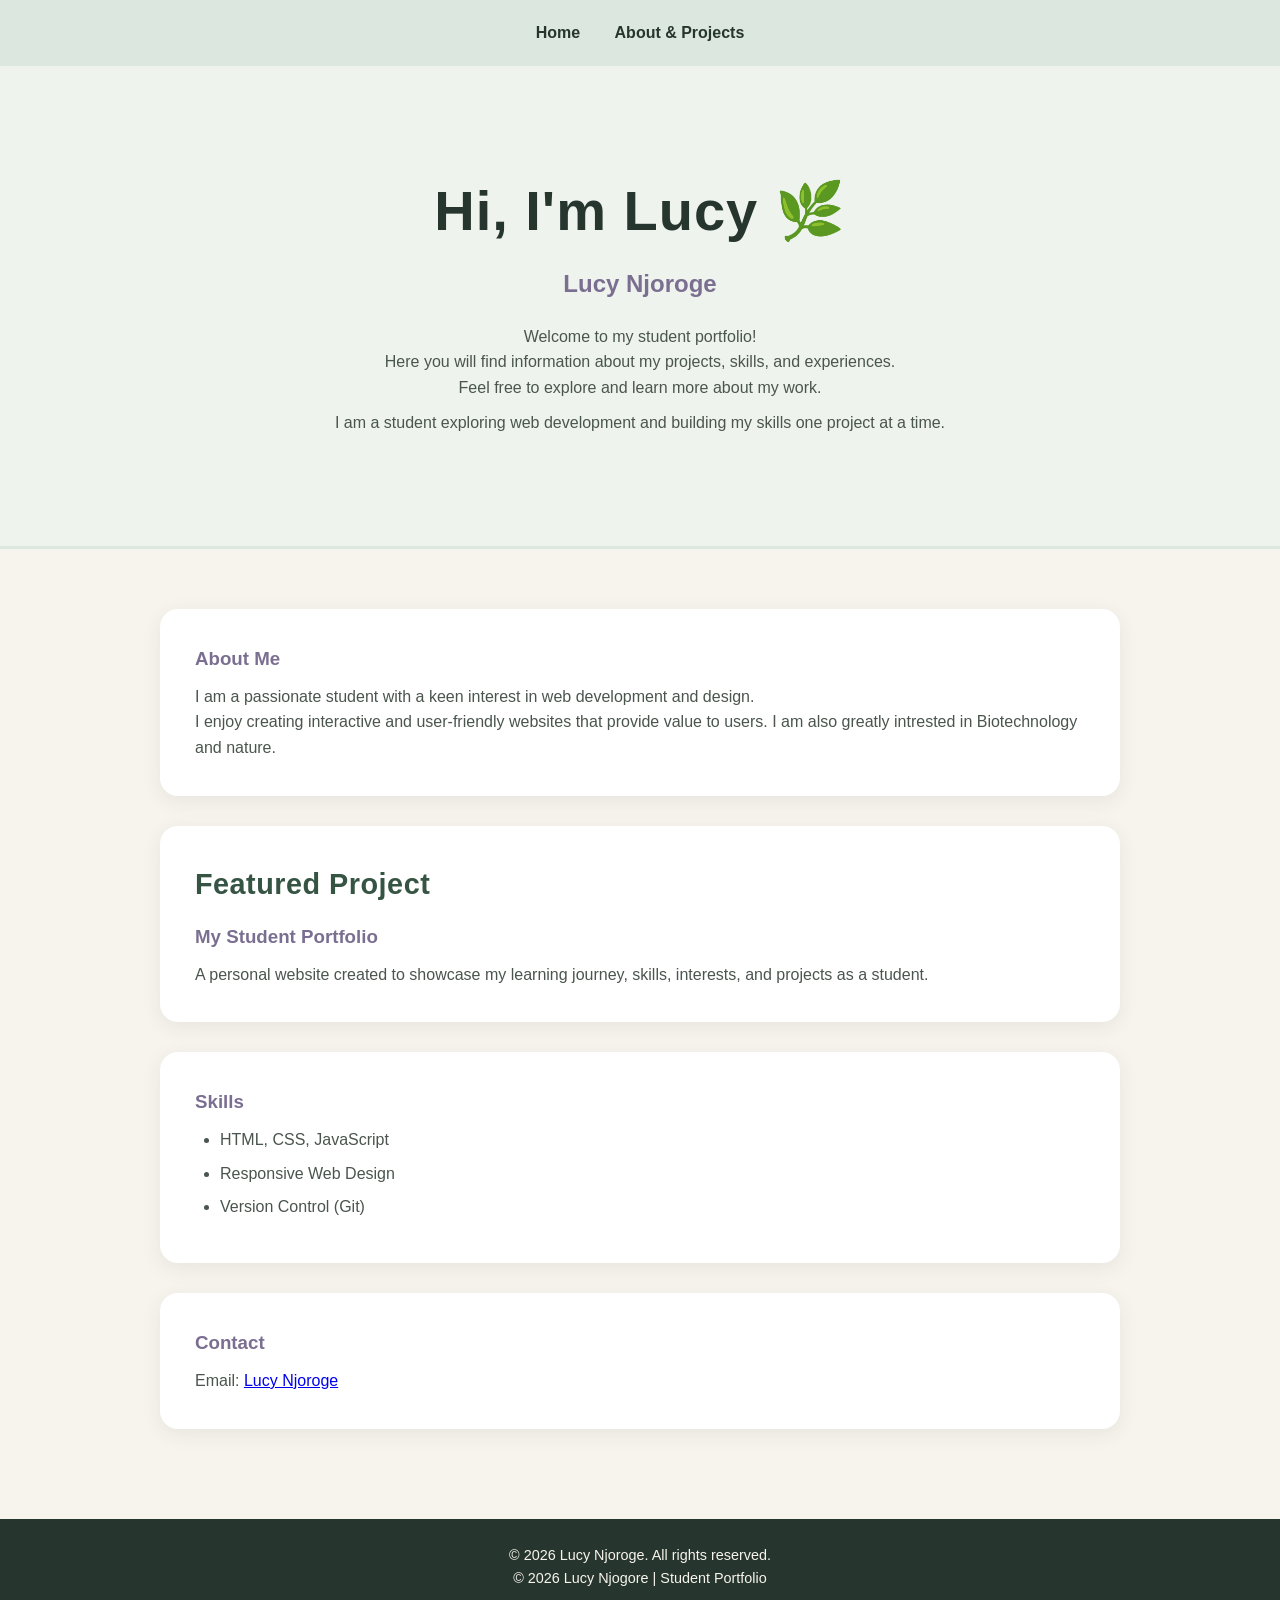
==== index.html @ a423ee0a "Create student portfolio website" ====
<!DOCTYPE html>
<html lang="en">
<head>
    <meta charset="UTF-8">
    <meta name="viewport" content="width=device-width, initial-scale=1.0">
    <title>Student Portfolio</title>
    <link rel="stylesheet" href="style.css"> 
</head>
<body>
    <nav>
    <a href="index.html">Home</a>
    <a href="about.html">About & Projects</a>
</nav>
    <header>
    <h1>Hi, I'm Lucy 🌿</h1>
    <h2>Lucy Njoroge</h2>
    <p>
         Welcome to my student portfolio!<br>
         Here you will find information about my projects, skills, and experiences.<br>
         Feel free to explore and learn more about my work.
    </p>
    <p>
    I am a student exploring web development and building my skills one project at a time.
    </p>
    </header>
    <main>
        <section>
            <h3>About Me</h3>
            <p>
                I am a passionate student with a keen interest in web development and design.<br>
                I enjoy creating interactive and user-friendly websites that provide value to users.
                I am also greatly intrested in Biotechnology and nature.
            </p>
        </section>
        <section>
           <h2>Featured Project</h2>
             <h3>My Student Portfolio</h3>

<p>
    A personal website created to showcase my learning journey,
    skills, interests, and projects as a student.
</p>
        </section>
        <section>
            <h3>Skills</h3>
            <ul>
                <li>HTML, CSS, JavaScript</li>
                <li>Responsive Web Design</li>
                <li>Version Control (Git)</li>
            </ul>
        </section>
        <section>
            <h3>Contact</h3>
            <p>
                Email: <a href="mailto: lizzyciana.com@gmail.com">Lucy Njoroge</a><br>
            </p>
        </section>
    </main>
    <footer>
        <p>&copy; 2026 Lucy Njoroge. All rights reserved.<br>
            &copy; 2026 Lucy Njogore | Student Portfolio
        </p>
    </footer>
        <script src="script.js"></script>
</body>
</html></html>
---- style.css ----
* {
    margin: 0;
    padding: 0;
    box-sizing: border-box;
}

body {
    background-color: #f7f4ed;
    color: #26352d;
    font-family: Arial, sans-serif;
    line-height: 1.6;
}

/* Navigation */

nav {
    background-color: #dce8df;
    padding: 20px;
    text-align: center;
}

nav a {
    color: #26352d;
    text-decoration: none;
    margin: 0 15px;
    font-weight: bold;
}

nav a:hover {
    color: #7b6f91;
}

/* Header */

header {
    text-align: center;
    padding: 100px 20px;
    background-color: #eef3ed;
    border-bottom: 3px solid #dce8df;
}

header h1 {
    font-size: 3.5rem;
    color: #26352d;
    margin-bottom: 10px;
    letter-spacing: 1px;
}

header h2 {
    font-size: 1.5rem;
    color: #7b6f91;
    margin-bottom: 20px;
}

header p {
    max-width: 650px;
    margin: 10px auto;
    color: #4a554e;
}

/* Main Content */

main {
    max-width: 1000px;
    margin: 0 auto;
    padding: 60px 20px;
}

section {
    background-color: #ffffff;
    padding: 35px;
    margin-bottom: 30px;
    border-radius: 18px;
    box-shadow: 0 5px 20px rgba(38, 53, 45, 0.08);
}

section h2 {
    color: #355443;
    margin-bottom: 15px;
    font-size: 1.8rem;
    letter-spacing: 0.5px;
}

section h3 {
    color: #7b6f91;
    margin-bottom: 10px;
}

section p {
    color: #4a554e;
}

/* Skills */

ul {
    padding-left: 25px;
}

li {
    margin-bottom: 8px;
    color: #4a554e;
}

/* Section Hover Effect */

section {
    opacity: 0;
    transform: translateY(20px);
    transition: opacity 0.6s ease, transform 0.6s ease, box-shadow 0.3s ease;
}

section.visible {
    opacity: 1;
    transform: translateY(0);
}

section:hover {
    transform: translateY(-5px);
    box-shadow: 0 10px 25px rgba(38, 53, 45, 0.12);
}
footer {
    background-color: #26352d;
    color: #f7f4ed;
    text-align: center;
    padding: 25px 20px;
}

footer p {
    font-size: 0.9rem;
}
/* Responsive Design */

@media (max-width: 768px) {

    nav {
        padding: 15px;
    }

    nav a {
        display: block;
        margin: 10px 0;
    }

    header {
        padding: 60px 20px;
    }

    header h1 {
        font-size: 2.2rem;
    }

    header h2 {
        font-size: 1.3rem;
    }

    main {
        padding: 40px 15px;
    }

    section {
        padding: 25px;
    }
}
/* Page Animation */

body {
    animation: fadeIn 1s ease-in;
}

@keyframes fadeIn {
    from {
        opacity: 0;
    }

    to {
        opacity: 1;
    }
}
section {
    opacity: 0;
    transform: translateY(20px);
    transition: opacity 0.6s ease, transform 0.6s ease;
}

section.visible {
    opacity: 1;
    transform: translateY(0);
}
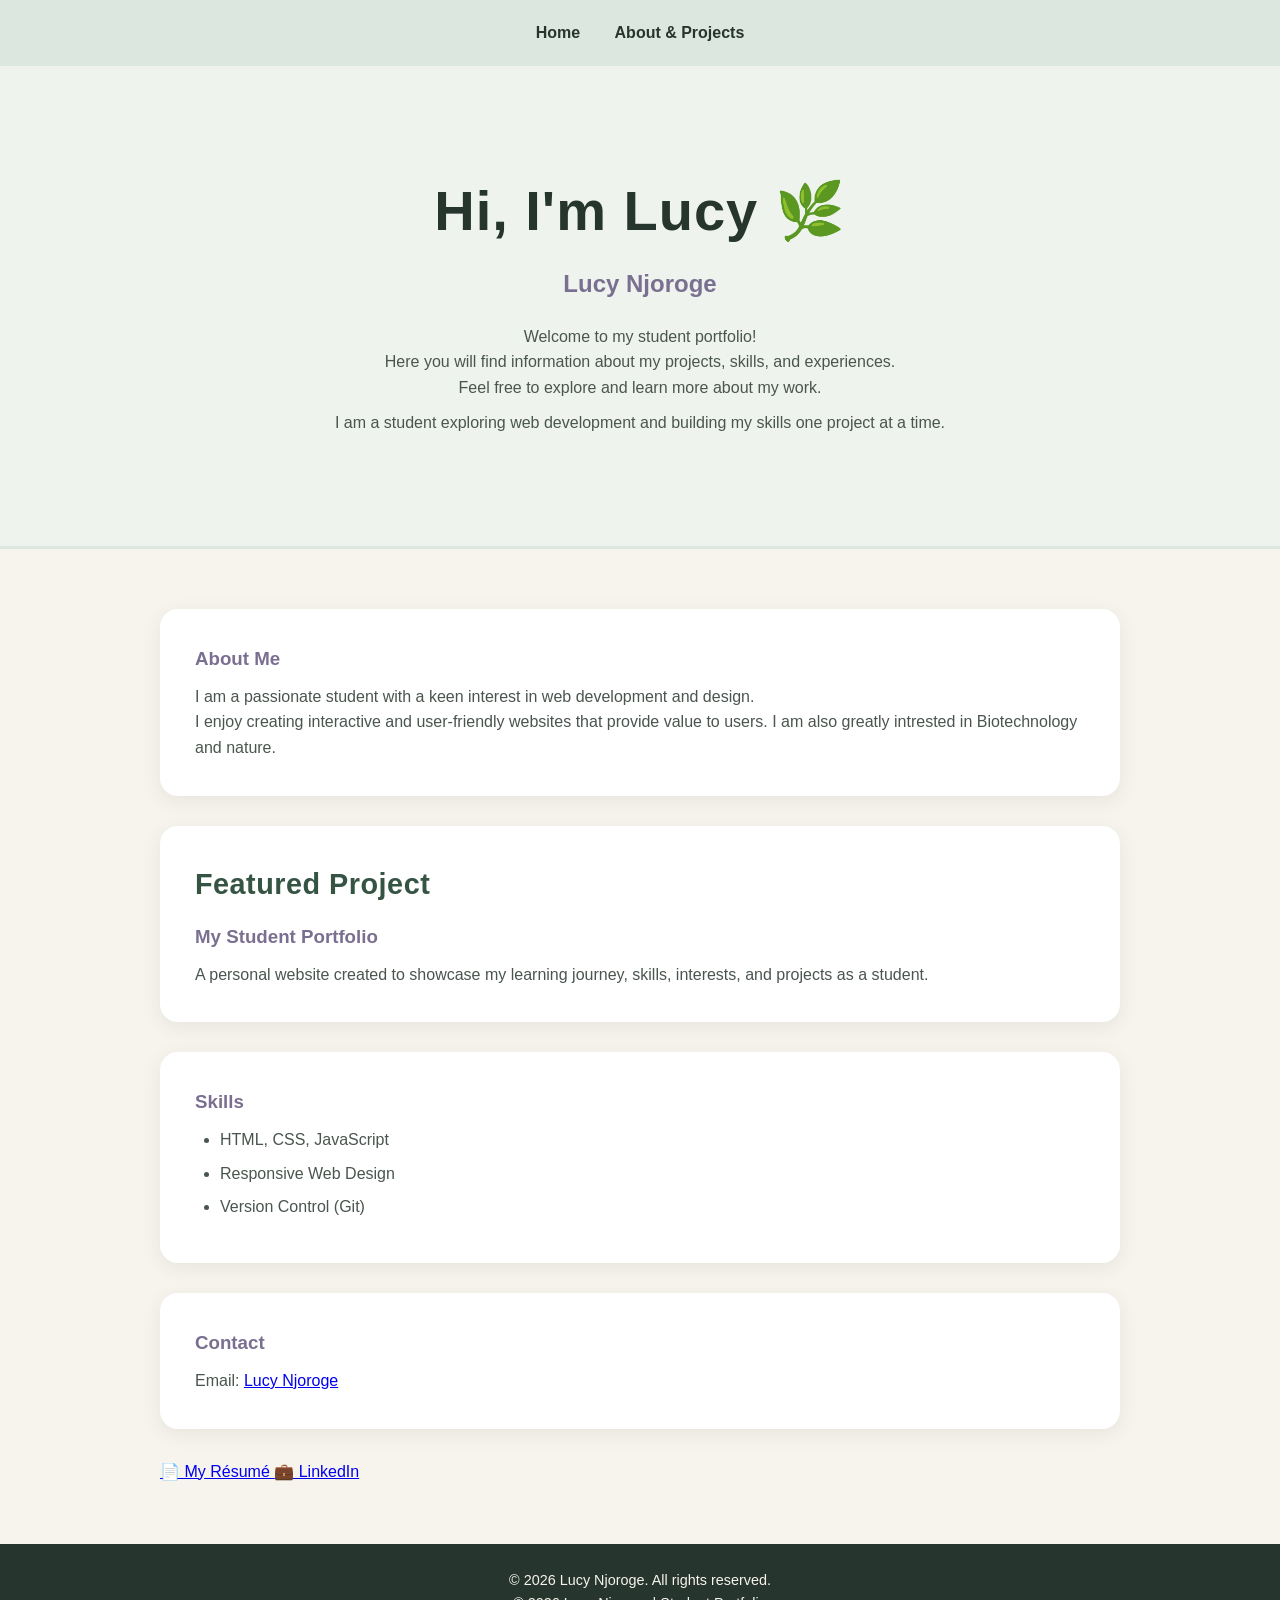
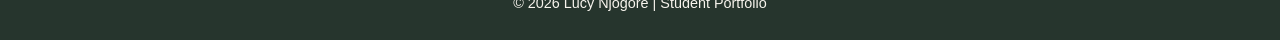
==== commit 491e3b34: "updated portfolio" ====
--- a/index.html
+++ b/index.html
@@ -55,6 +55,15 @@
                 Email: <a href="mailto: lizzyciana.com@gmail.com">Lucy Njoroge</a><br>
             </p>
         </section>
+        <div class="links">
+    <a href="https://lucy-she-byte.github.io/My-Resume/" target="_blank">
+        📄 My Résumé
+    </a>
+
+    <a href="https://www.linkedin.com/in/lucy-njoroge-70b2bb433?utm_source=share_via&utm_content=profile&utm_medium=member_android" target="_blank">
+        💼 LinkedIn
+    </a>
+</div>
     </main>
     <footer>
         <p>&copy; 2026 Lucy Njoroge. All rights reserved.<br>
--- a/style.css
+++ b/style.css
@@ -1,188 +1,192 @@
 * {
-    margin: 0;
-    padding: 0;
-    box-sizing: border-box;
+  margin: 0;
+  padding: 0;
+  box-sizing: border-box;
 }
 
 body {
-    background-color: #f7f4ed;
-    color: #26352d;
-    font-family: Arial, sans-serif;
-    line-height: 1.6;
+  background-color: #f7f4ed;
+  color: #26352d;
+  font-family: Arial, sans-serif;
+  line-height: 1.6;
 }
 
 /* Navigation */
 
 nav {
-    background-color: #dce8df;
-    padding: 20px;
-    text-align: center;
+  background-color: #dce8df;
+  padding: 20px;
+  text-align: center;
 }
 
 nav a {
-    color: #26352d;
-    text-decoration: none;
-    margin: 0 15px;
-    font-weight: bold;
+  color: #26352d;
+  text-decoration: none;
+  margin: 0 15px;
+  font-weight: bold;
 }
 
 nav a:hover {
-    color: #7b6f91;
+  color: #7b6f91;
 }
 
 /* Header */
 
 header {
-    text-align: center;
-    padding: 100px 20px;
-    background-color: #eef3ed;
-    border-bottom: 3px solid #dce8df;
+  text-align: center;
+  padding: 100px 20px;
+  background-color: #eef3ed;
+  border-bottom: 3px solid #dce8df;
 }
 
 header h1 {
-    font-size: 3.5rem;
-    color: #26352d;
-    margin-bottom: 10px;
-    letter-spacing: 1px;
+  font-size: 3.5rem;
+  color: #26352d;
+  margin-bottom: 10px;
+  letter-spacing: 1px;
 }
 
 header h2 {
-    font-size: 1.5rem;
-    color: #7b6f91;
-    margin-bottom: 20px;
+  font-size: 1.5rem;
+  color: #7b6f91;
+  margin-bottom: 20px;
 }
 
 header p {
-    max-width: 650px;
-    margin: 10px auto;
-    color: #4a554e;
+  max-width: 650px;
+  margin: 10px auto;
+  color: #4a554e;
 }
 
 /* Main Content */
 
 main {
-    max-width: 1000px;
-    margin: 0 auto;
-    padding: 60px 20px;
+  max-width: 1000px;
+  margin: 0 auto;
+  padding: 60px 20px;
 }
 
 section {
-    background-color: #ffffff;
-    padding: 35px;
-    margin-bottom: 30px;
-    border-radius: 18px;
-    box-shadow: 0 5px 20px rgba(38, 53, 45, 0.08);
+  background-color: #ffffff;
+  padding: 35px;
+  margin-bottom: 30px;
+  border-radius: 18px;
+  box-shadow: 0 5px 20px rgba(38, 53, 45, 0.08);
 }
 
 section h2 {
-    color: #355443;
-    margin-bottom: 15px;
-    font-size: 1.8rem;
-    letter-spacing: 0.5px;
+  color: #355443;
+  margin-bottom: 15px;
+  font-size: 1.8rem;
+  letter-spacing: 0.5px;
 }
 
 section h3 {
-    color: #7b6f91;
-    margin-bottom: 10px;
+  color: #7b6f91;
+  margin-bottom: 10px;
 }
 
 section p {
-    color: #4a554e;
+  color: #4a554e;
 }
 
 /* Skills */
 
 ul {
-    padding-left: 25px;
+  padding-left: 25px;
 }
 
 li {
-    margin-bottom: 8px;
-    color: #4a554e;
+  margin-bottom: 8px;
+  color: #4a554e;
 }
 
 /* Section Hover Effect */
 
 section {
-    opacity: 0;
-    transform: translateY(20px);
-    transition: opacity 0.6s ease, transform 0.6s ease, box-shadow 0.3s ease;
+  opacity: 0;
+  transform: translateY(20px);
+  transition:
+    opacity 0.6s ease,
+    transform 0.6s ease,
+    box-shadow 0.3s ease;
 }
 
 section.visible {
-    opacity: 1;
-    transform: translateY(0);
+  opacity: 1;
+  transform: translateY(0);
 }
 
 section:hover {
-    transform: translateY(-5px);
-    box-shadow: 0 10px 25px rgba(38, 53, 45, 0.12);
+  transform: translateY(-5px);
+  box-shadow: 0 10px 25px rgba(38, 53, 45, 0.12);
 }
 footer {
-    background-color: #26352d;
-    color: #f7f4ed;
-    text-align: center;
-    padding: 25px 20px;
+  background-color: #26352d;
+  color: #f7f4ed;
+  text-align: center;
+  padding: 25px 20px;
 }
 
 footer p {
-    font-size: 0.9rem;
+  font-size: 0.9rem;
 }
 /* Responsive Design */
 
 @media (max-width: 768px) {
+  nav {
+    padding: 15px;
+  }
 
-    nav {
-        padding: 15px;
-    }
+  nav a {
+    display: block;
+    margin: 10px 0;
+  }
 
-    nav a {
-        display: block;
-        margin: 10px 0;
-    }
+  header {
+    padding: 60px 20px;
+  }
 
-    header {
-        padding: 60px 20px;
-    }
+  header h1 {
+    font-size: 2.2rem;
+  }
 
-    header h1 {
-        font-size: 2.2rem;
-    }
+  header h2 {
+    font-size: 1.3rem;
+  }
 
-    header h2 {
-        font-size: 1.3rem;
-    }
+  main {
+    padding: 40px 15px;
+  }
 
-    main {
-        padding: 40px 15px;
-    }
-
-    section {
-        padding: 25px;
-    }
+  section {
+    padding: 25px;
+  }
 }
 /* Page Animation */
 
 body {
-    animation: fadeIn 1s ease-in;
+  animation: fadeIn 1s ease-in;
 }
 
 @keyframes fadeIn {
-    from {
-        opacity: 0;
-    }
+  from {
+    opacity: 0;
+  }
 
-    to {
-        opacity: 1;
-    }
+  to {
+    opacity: 1;
+  }
 }
 section {
-    opacity: 0;
-    transform: translateY(20px);
-    transition: opacity 0.6s ease, transform 0.6s ease;
+  opacity: 0;
+  transform: translateY(20px);
+  transition:
+    opacity 0.6s ease,
+    transform 0.6s ease;
 }
 
 section.visible {
-    opacity: 1;
-    transform: translateY(0);
-}+  opacity: 1;
+  transform: translateY(0);
+}
